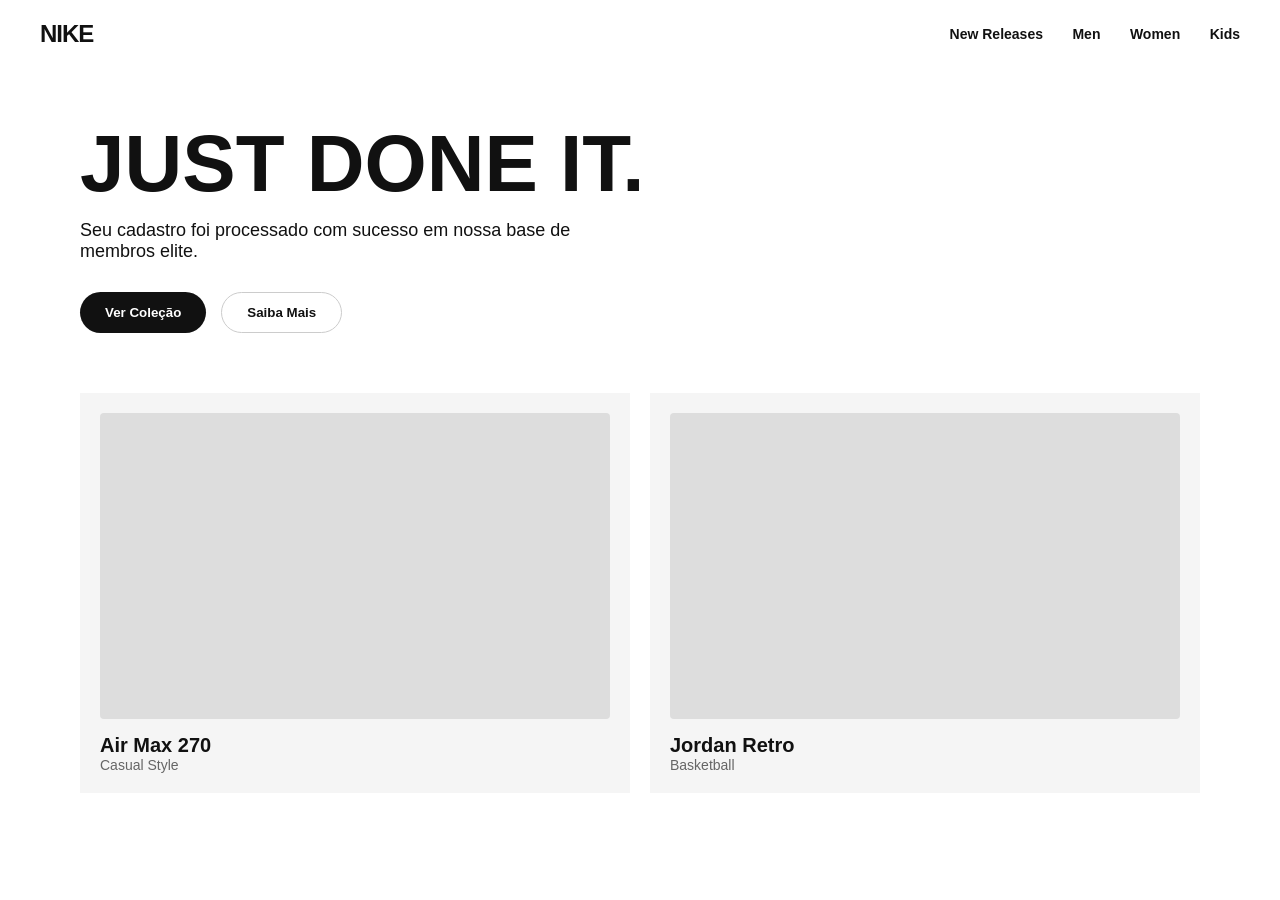
==== sucesso.html @ 31cbd682 "gg" ====
<!DOCTYPE html>
<html lang="pt-br">
<head>
    <meta charset="UTF-8">
    <meta name="viewport" content="width=device-width, initial-scale=1.0">
    <title>Nike - Bem-vindo</title>
    <link rel="stylesheet" href="nike-style.css">
</head>
<body>
    <nav class="navbar">
        <div class="logo">NIKE</div>
        <div class="menu">
            <span>New Releases</span>
            <span>Men</span>
            <span>Women</span>
            <span>Kids</span>
        </div>
    </nav>

    <main class="hero">
        <div class="content">
            <h1>JUST DONE IT.</h1>
            <p>Seu cadastro foi processado com sucesso em nossa base de membros elite.</p>
            <div class="buttons">
                <button class="btn-black">Ver Coleção</button>
                <button class="btn-white">Saiba Mais</button>
            </div>
        </div>
        
        <div class="product-grid">
            <div class="card">
                <div class="img-placeholder"></div>
                <h3>Air Max 270</h3>
                <p>Casual Style</p>
            </div>
            <div class="card">
                <div class="img-placeholder"></div>
                <h3>Jordan Retro</h3>
                <p>Basketball</p>
            </div>
        </div>
    </main>
</body>
</html>
---- nike-style.css ----
* { margin: 0; padding: 0; box-sizing: border-box; font-family: 'Helvetica Neue', Arial, sans-serif; }

body { background-color: #fff; color: #111; }

.navbar {
    display: flex;
    justify-content: space-between;
    padding: 20px 40px;
    align-items: center;
}

.logo { font-size: 24px; font-weight: 900; letter-spacing: -1px; }

.menu span { margin-left: 25px; font-size: 14px; font-weight: 600; cursor: pointer; }

.hero {
    padding: 60px 40px;
    max-width: 1200px;
    margin: 0 auto;
}

.content h1 {
    font-size: 80px;
    font-weight: 900;
    line-height: 0.9;
    margin-bottom: 20px;
}

.content p {
    font-size: 18px;
    max-width: 500px;
    margin-bottom: 30px;
}

.buttons { display: flex; gap: 15px; }

.btn-black {
    background: #111;
    color: #fff;
    padding: 12px 25px;
    border-radius: 30px;
    border: none;
    font-weight: bold;
    cursor: pointer;
}

.btn-white {
    background: #fff;
    color: #111;
    padding: 12px 25px;
    border-radius: 30px;
    border: 1px solid #ccc;
    font-weight: bold;
    cursor: pointer;
}

.product-grid {
    display: grid;
    grid-template-columns: 1fr 1fr;
    gap: 20px;
    margin-top: 60px;
}

.card { background: #f5f5f5; padding: 20px; height: 400px; display: flex; flex-direction: column; justify-content: flex-end; }

.img-placeholder { flex-grow: 1; background: #ddd; margin-bottom: 15px; border-radius: 4px; }

.card h3 { font-size: 20px; }
.card p { color: #666; font-size: 14px; }
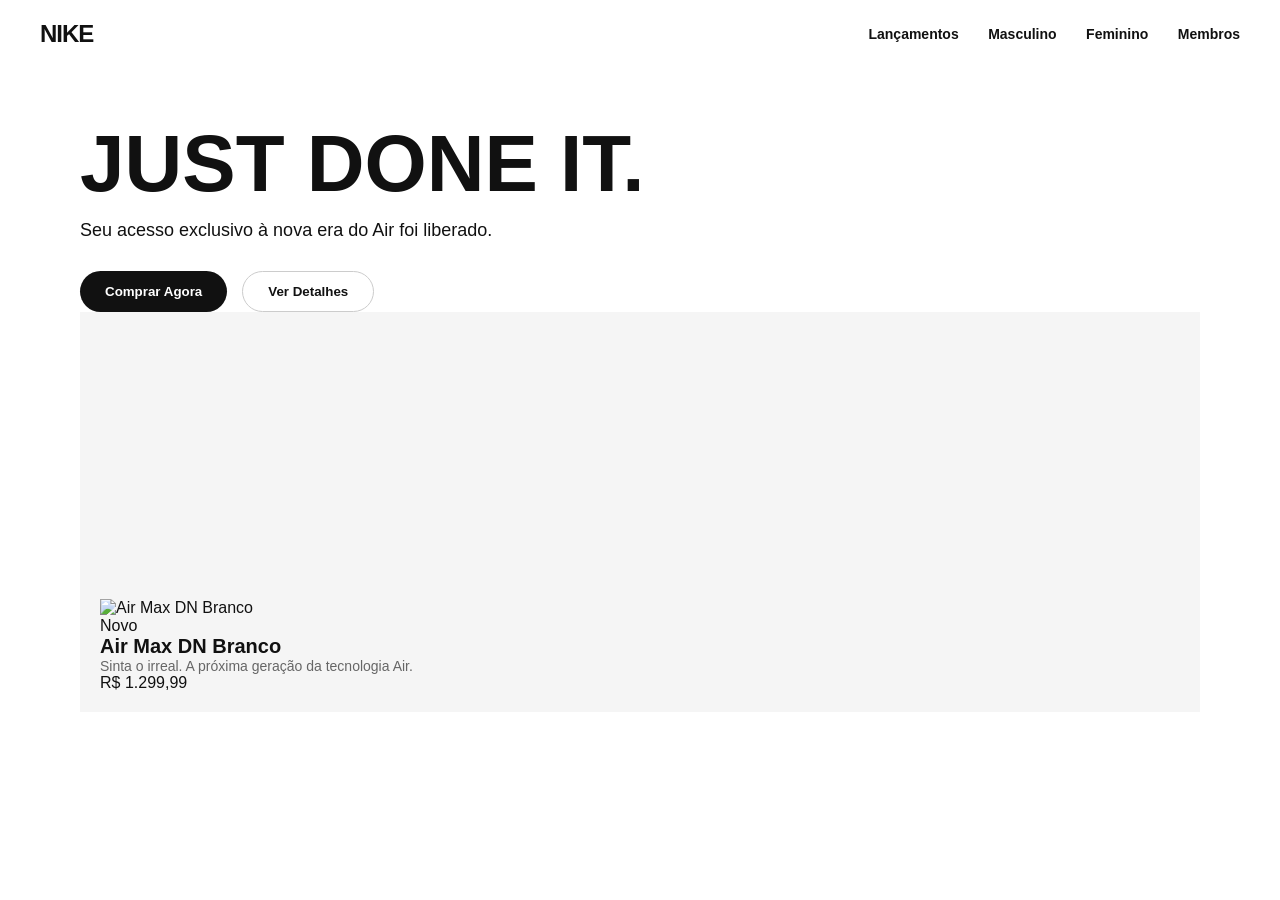
==== commit cb5e0902: "Update sucesso.html" ====
--- a/sucesso.html
+++ b/sucesso.html
@@ -3,42 +3,43 @@
 <head>
     <meta charset="UTF-8">
     <meta name="viewport" content="width=device-width, initial-scale=1.0">
-    <title>Nike - Bem-vindo</title>
+    <title>Nike - Bem-vindo ao Time</title>
     <link rel="stylesheet" href="nike-style.css">
 </head>
 <body>
     <nav class="navbar">
         <div class="logo">NIKE</div>
         <div class="menu">
-            <span>New Releases</span>
-            <span>Men</span>
-            <span>Women</span>
-            <span>Kids</span>
+            <span>Lançamentos</span>
+            <span>Masculino</span>
+            <span>Feminino</span>
+            <span>Membros</span>
         </div>
     </nav>
 
     <main class="hero">
         <div class="content">
             <h1>JUST DONE IT.</h1>
-            <p>Seu cadastro foi processado com sucesso em nossa base de membros elite.</p>
+            <p>Seu acesso exclusivo à nova era do Air foi liberado.</p>
             <div class="buttons">
-                <button class="btn-black">Ver Coleção</button>
-                <button class="btn-white">Saiba Mais</button>
+                <button class="btn-black">Comprar Agora</button>
+                <button class="btn-white">Ver Detalhes</button>
             </div>
         </div>
         
-        <div class="product-grid">
+        <div class="product-showcase">
             <div class="card">
-                <div class="img-placeholder"></div>
-                <h3>Air Max 270</h3>
-                <p>Casual Style</p>
-            </div>
-            <div class="card">
-                <div class="img-placeholder"></div>
-                <h3>Jordan Retro</h3>
-                <p>Basketball</p>
+                <div class="img-container">
+                    <img src="https://imgnike-a.akamaihd.net/768x768/02898351A1.jpg" alt="Air Max DN Branco">
+                </div>
+                <div class="card-info">
+                    <span class="tag">Novo</span>
+                    <h3>Air Max DN Branco</h3>
+                    <p>Sinta o irreal. A próxima geração da tecnologia Air.</p>
+                    <span class="price">R$ 1.299,99</span>
+                </div>
             </div>
         </div>
     </main>
 </body>
-</html>+</html>
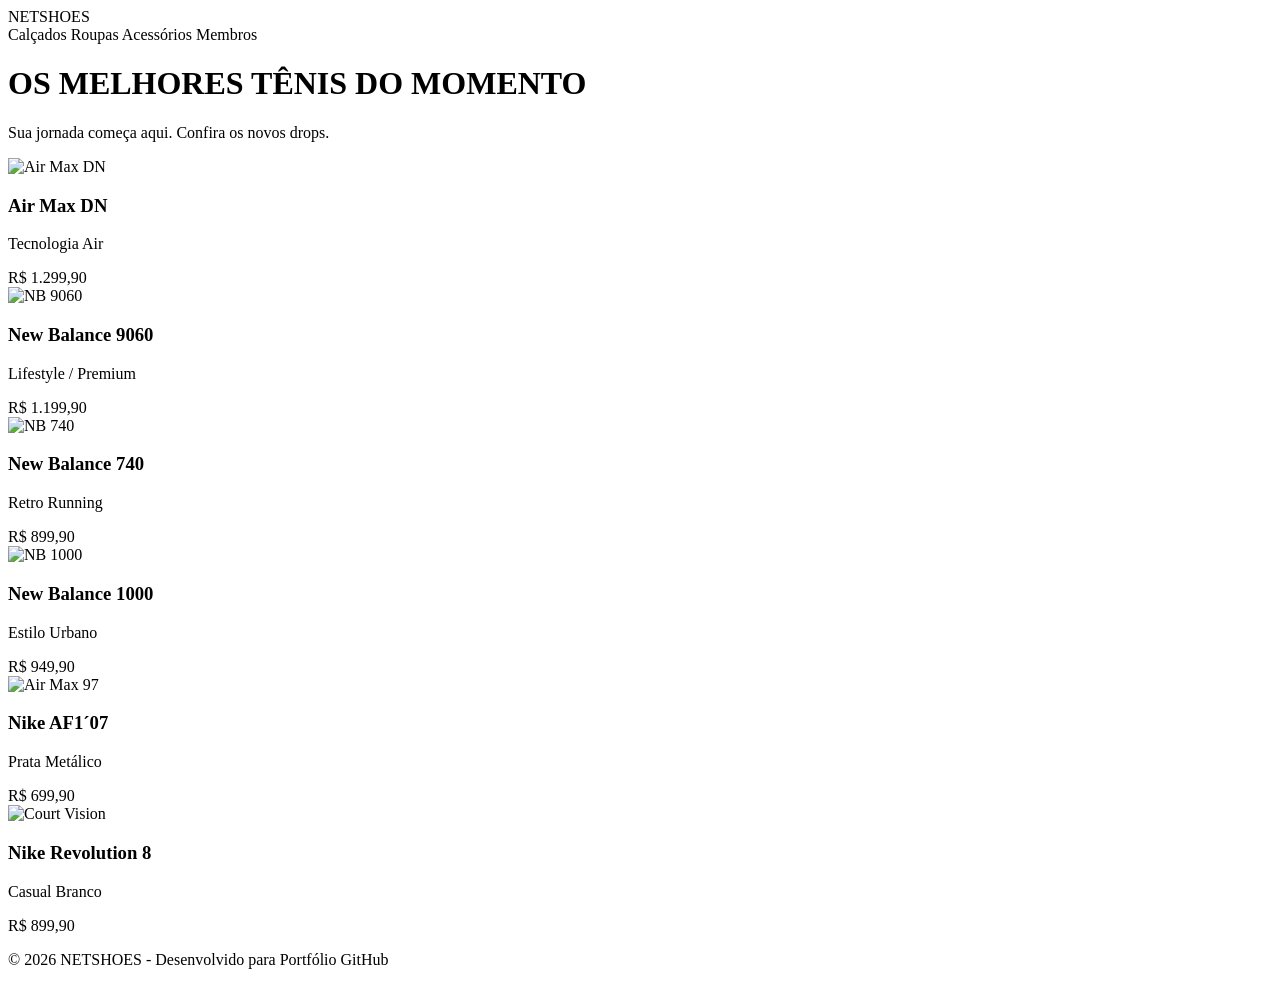
==== commit 5ded7800: "Update sucesso.html" ====
--- a/sucesso.html
+++ b/sucesso.html
@@ -3,43 +3,85 @@
 <head>
     <meta charset="UTF-8">
     <meta name="viewport" content="width=device-width, initial-scale=1.0">
-    <title>Nike - Bem-vindo ao Time</title>
-    <link rel="stylesheet" href="nike-style.css">
+    <title>Netshoes - Lançamentos</title>
+    <link rel="stylesheet" href="netshoes-style.css">
 </head>
 <body>
     <nav class="navbar">
-        <div class="logo">NIKE</div>
+        <div class="logo">NETSHOES</div>
         <div class="menu">
-            <span>Lançamentos</span>
-            <span>Masculino</span>
-            <span>Feminino</span>
+            <span>Calçados</span>
+            <span>Roupas</span>
+            <span>Acessórios</span>
             <span>Membros</span>
         </div>
     </nav>
 
-    <main class="hero">
-        <div class="content">
-            <h1>JUST DONE IT.</h1>
-            <p>Seu acesso exclusivo à nova era do Air foi liberado.</p>
-            <div class="buttons">
-                <button class="btn-black">Comprar Agora</button>
-                <button class="btn-white">Ver Detalhes</button>
-            </div>
-        </div>
+    <main class="content">
+        <header class="section-header">
+            <h1>OS MELHORES TÊNIS DO MOMENTO</h1>
+            <p>Sua jornada começa aqui. Confira os novos drops.</p>
+        </header>
         
-        <div class="product-showcase">
+        <div class="product-grid">
             <div class="card">
                 <div class="img-container">
-                    <img src="https://imgnike-a.akamaihd.net/768x768/02898351A1.jpg" alt="Air Max DN Branco">
+                    <img src="https://imgnike-a.akamaihd.net/768x768/02898351A1.jpg" alt="Air Max DN">
                 </div>
-                <div class="card-info">
-                    <span class="tag">Novo</span>
-                    <h3>Air Max DN Branco</h3>
-                    <p>Sinta o irreal. A próxima geração da tecnologia Air.</p>
-                    <span class="price">R$ 1.299,99</span>
+                <h3>Air Max DN</h3>
+                <p>Tecnologia Air</p>
+                <span class="price">R$ 1.299,90</span>
+            </div>
+
+            <div class="card">
+                <div class="img-container">
+                    <img src="https://newbrasil.vtexassets.com/arquivos/ids/201024/U906079E_2.jpg?v=639070169370200000" alt="NB 9060">
                 </div>
+                <h3>New Balance 9060</h3>
+                <p>Lifestyle / Premium</p>
+                <span class="price">R$ 1.199,90</span>
+            </div>
+
+            <div class="card">
+                <div class="img-container">
+                    <img src="https://newbrasil.vtexassets.com/arquivos/ids/196783/U740_U740ST2.jpg?v=639046864137930000" alt="NB 740">
+                </div>
+                <h3>New Balance 740</h3>
+                <p>Retro Running</p>
+                <span class="price">R$ 899,90</span>
+            </div>
+
+            <div class="card">
+                <div class="img-container">
+                    <img src="https://newbrasil.vtexassets.com/arquivos/ids/203835/U10004WR_2%20-1-.jpg?v=639081396542070000" alt="NB 1000">
+                </div>
+                <h3>New Balance 1000</h3>
+                <p>Estilo Urbano</p>
+                <span class="price">R$ 949,90</span>
+            </div>
+
+            <div class="card">
+                <div class="img-container">
+                    <img src="https://imgnike-a.akamaihd.net/768x768/01113751A2.jpg" alt="Air Max 97">
+                </div>
+                <h3>Nike AF1´07</h3>
+                <p>Prata Metálico</p>
+                <span class="price">R$ 699,90</span>
+            </div>
+
+            <div class="card">
+                <div class="img-container">
+                    <img src="https://imgnike-a.akamaihd.net/768x768/058889IFA2.jpg" alt="Court Vision">
+                </div>
+                <h3>Nike Revolution 8</h3>
+                <p>Casual Branco</p>
+                <span class="price">R$ 899,90</span>
             </div>
         </div>
     </main>
+
+    <footer class="footer">
+        <p>&copy; 2026 NETSHOES - Desenvolvido para Portfólio GitHub</p>
+    </footer>
 </body>
 </html>
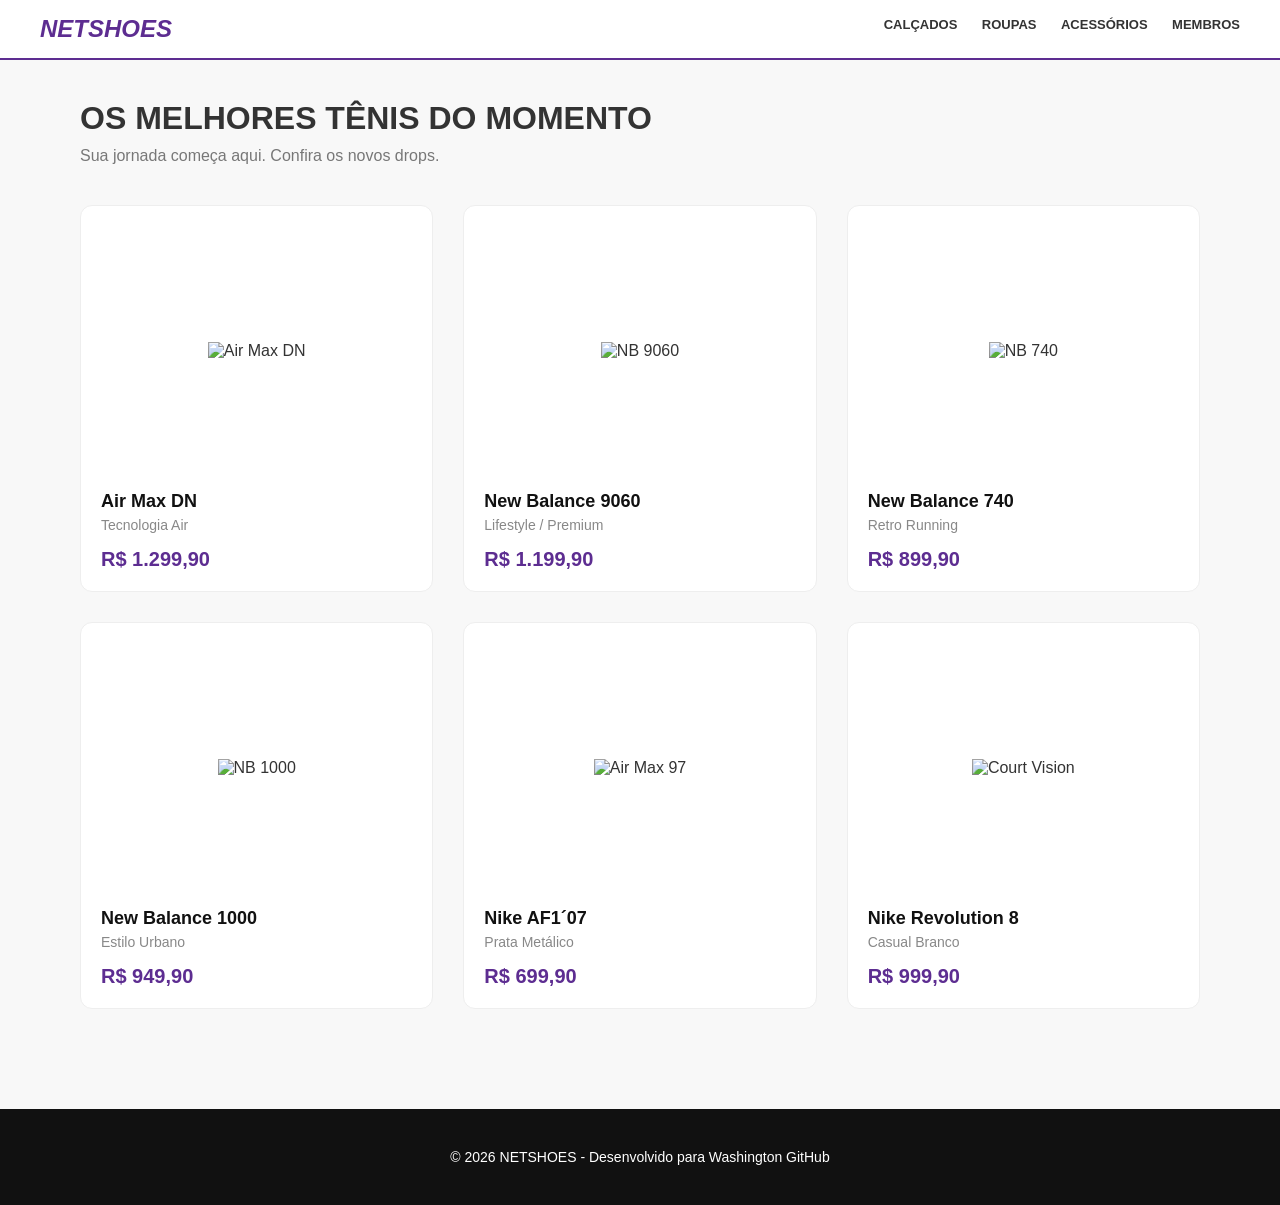
==== commit 31a0ed20: "Update sucesso.html" ====
--- a/sucesso.html
+++ b/sucesso.html
@@ -75,13 +75,13 @@
                 </div>
                 <h3>Nike Revolution 8</h3>
                 <p>Casual Branco</p>
-                <span class="price">R$ 899,90</span>
+                <span class="price">R$ 999,90</span>
             </div>
         </div>
     </main>
 
     <footer class="footer">
-        <p>&copy; 2026 NETSHOES - Desenvolvido para Portfólio GitHub</p>
+        <p>&copy; 2026 NETSHOES - Desenvolvido para Washington GitHub</p>
     </footer>
 </body>
 </html>
--- a/netshoes-style.css
+++ b/netshoes-style.css
@@ -0,0 +1,84 @@
+* { margin: 0; padding: 0; box-sizing: border-box; font-family: 'Helvetica Neue', Arial, sans-serif; }
+
+:root {
+    --purple: #5d2d91;
+    --light-bg: #f8f8f8;
+}
+
+body { background-color: var(--light-bg); color: #333; }
+
+/* Navbar */
+.navbar {
+    display: flex;
+    justify-content: space-between;
+    padding: 15px 40px;
+    background: #fff;
+    border-bottom: 2px solid var(--purple);
+    position: sticky;
+    top: 0;
+    z-index: 100;
+}
+
+.logo { color: var(--purple); font-size: 24px; font-weight: 900; font-style: italic; }
+
+.menu span { margin-left: 20px; font-weight: 700; font-size: 13px; text-transform: uppercase; cursor: pointer; }
+
+/* Vitrine */
+.content { padding: 40px; max-width: 1200px; margin: 0 auto; }
+
+.section-header { margin-bottom: 40px; text-align: left; }
+.section-header h1 { font-size: 32px; font-weight: 900; margin-bottom: 10px; }
+.section-header p { color: #777; font-size: 16px; }
+
+/* Grid de Produtos */
+.product-grid {
+    display: grid;
+    grid-template-columns: repeat(auto-fill, minmax(280px, 1fr));
+    gap: 30px;
+}
+
+.card {
+    background: #fff;
+    padding: 20px;
+    border-radius: 12px;
+    transition: all 0.3s ease;
+    border: 1px solid #eee;
+    display: flex;
+    flex-direction: column;
+}
+
+.card:hover {
+    transform: translateY(-10px);
+    box-shadow: 0 20px 40px rgba(0,0,0,0.1);
+}
+
+.img-container {
+    width: 100%;
+    height: 250px;
+    display: flex;
+    align-items: center;
+    justify-content: center;
+    overflow: hidden;
+    margin-bottom: 15px;
+}
+
+.img-container img {
+    max-width: 100%;
+    max-height: 100%;
+    object-fit: contain;
+    transition: 0.3s;
+}
+
+.card h3 { font-size: 18px; color: #111; margin-bottom: 5px; }
+.card p { font-size: 14px; color: #888; margin-bottom: 15px; flex-grow: 1; }
+.price { color: var(--purple); font-weight: 900; font-size: 20px; }
+
+/* Footer */
+.footer {
+    text-align: center;
+    padding: 40px;
+    background: #111;
+    color: #fff;
+    margin-top: 60px;
+    font-size: 14px;
+}
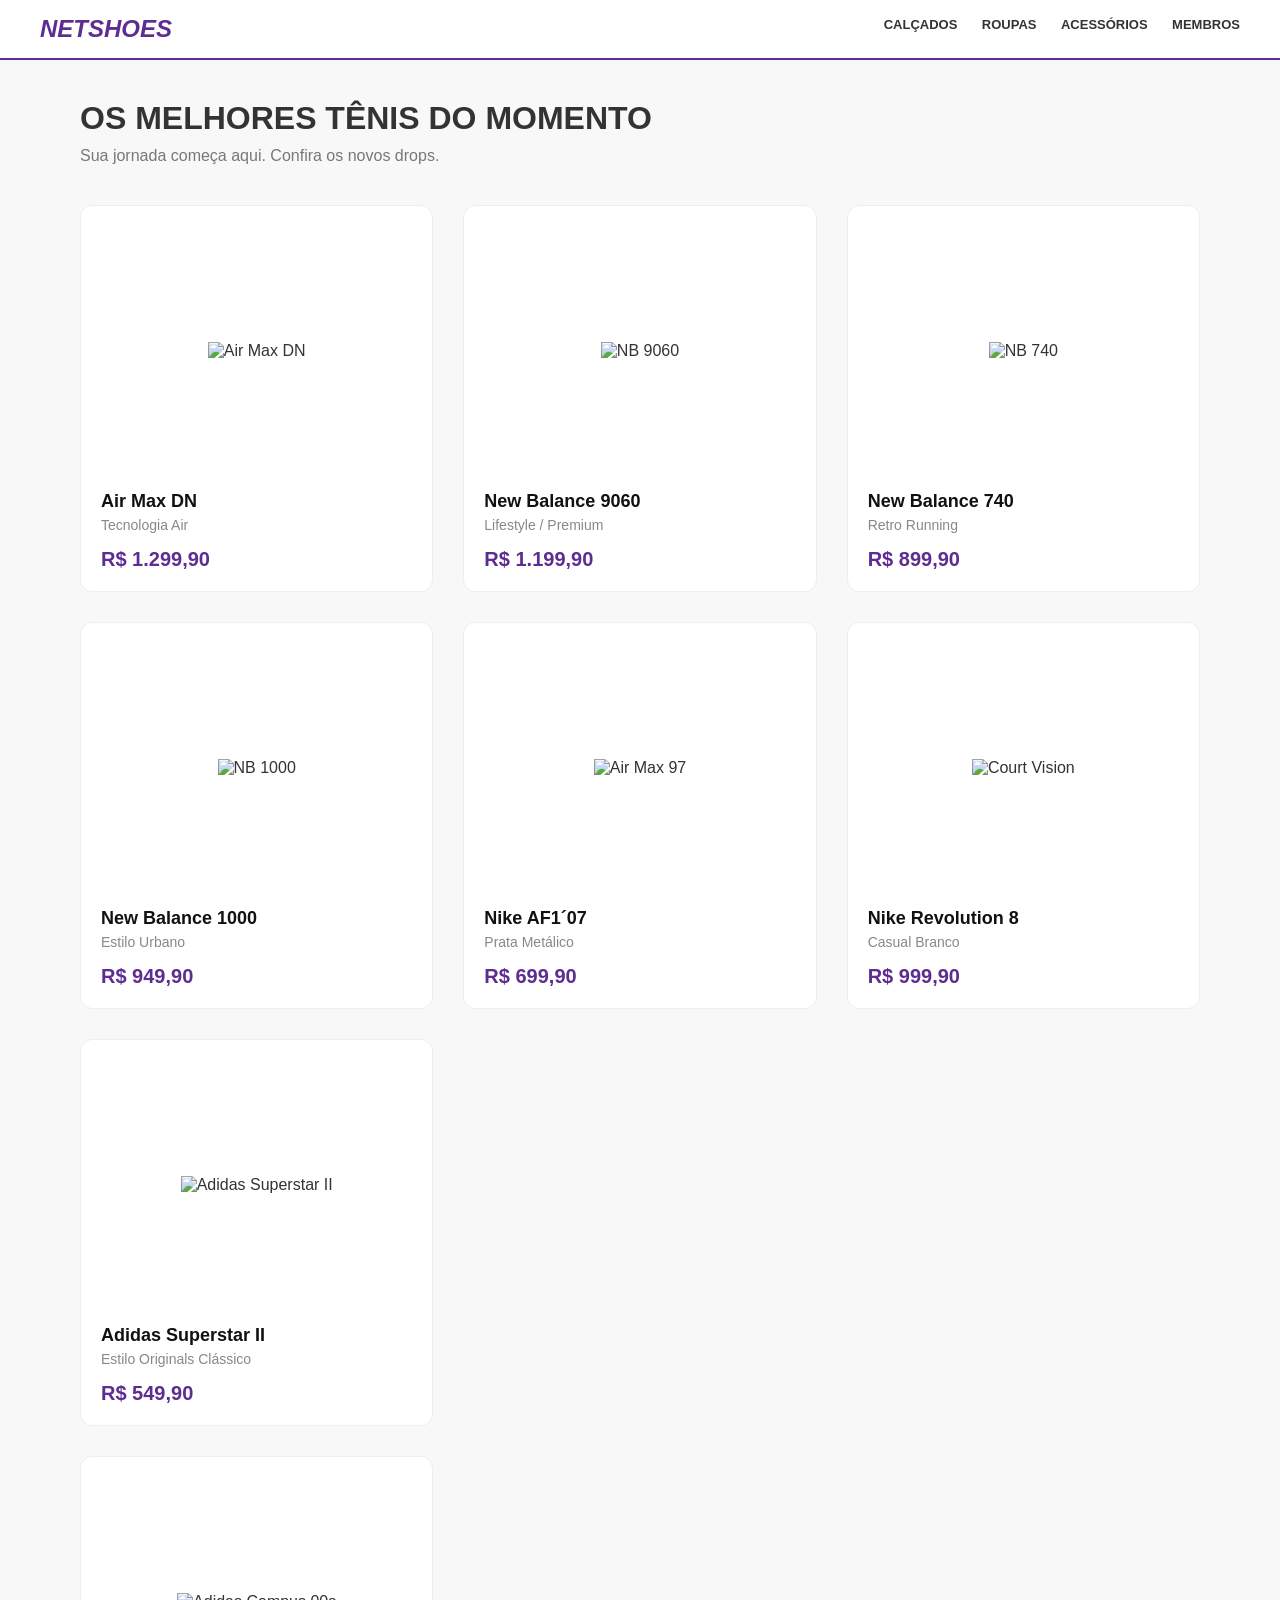
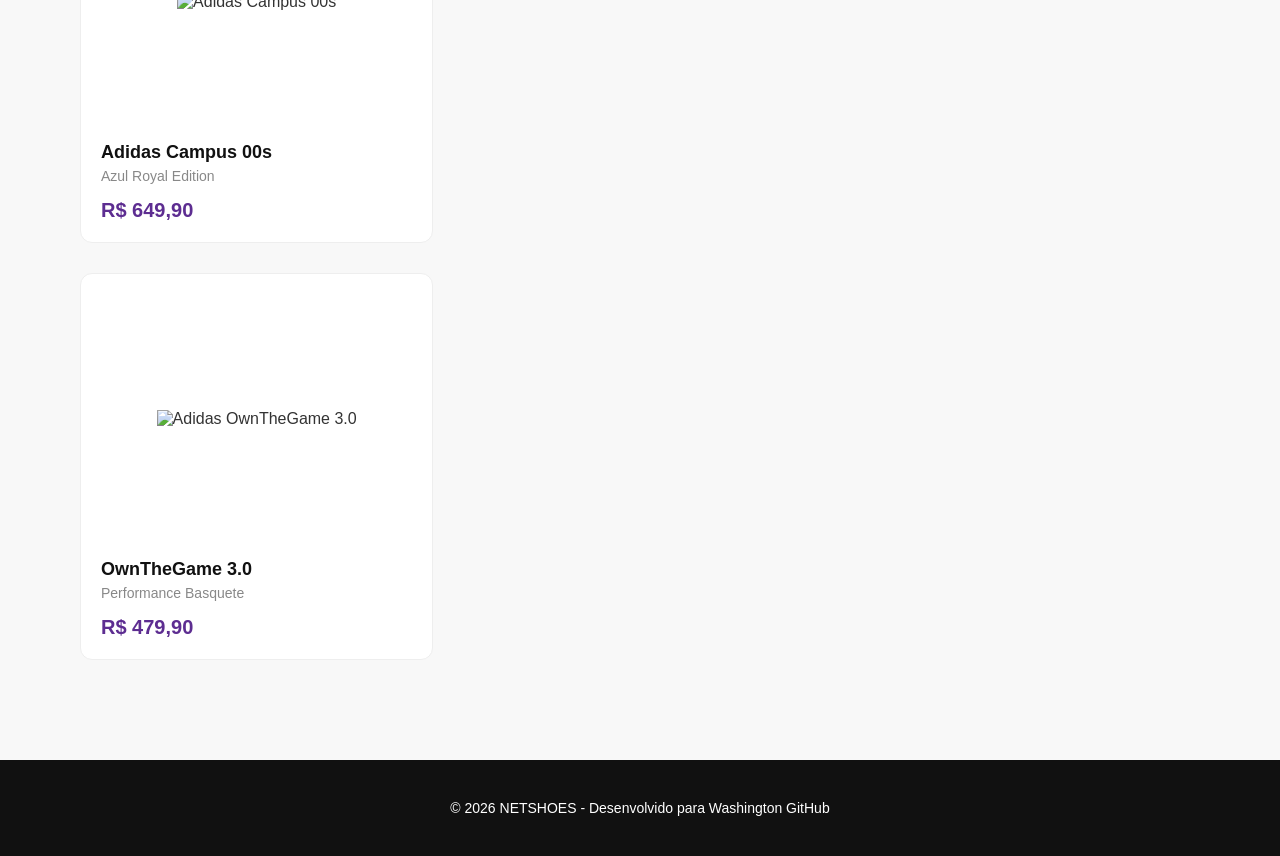
==== commit 8d46ae33: "Update sucesso.html" ====
--- a/sucesso.html
+++ b/sucesso.html
@@ -77,6 +77,34 @@
                 <p>Casual Branco</p>
                 <span class="price">R$ 999,90</span>
             </div>
+
+            <div class="product-grid">
+            <div class="card">
+                <div class="img-container">
+                    <img src="https://assets.adidas.com/images/h_2000,f_auto,q_auto,fl_lossy,c_fill,g_auto/3b8078fba9ab48f7a46e50ed4f222f98_9366/Tenis_Superstar_II_Preto_JK4970_01_00_standard.jpg" alt="Adidas Superstar II">
+                </div>
+                <h3>Adidas Superstar II</h3>
+                <p>Estilo Originals Clássico</p>
+                <span class="price">R$ 549,90</span>
+            </div>
+
+            <div class="card">
+                <div class="img-container">
+                    <img src="https://assets.adidas.com/images/h_2000,f_auto,q_auto,fl_lossy,c_fill,g_auto/021c1f46a7a5427e964576790cce1fe0_9366/CAMPUS_00s_Azul_HP7081_01_00_standard.jpg" alt="Adidas Campus 00s">
+                </div>
+                <h3>Adidas Campus 00s</h3>
+                <p>Azul Royal Edition</p>
+                <span class="price">R$ 649,90</span>
+            </div>
+
+            <div class="card">
+                <div class="img-container">
+                    <img src="https://assets.adidas.com/images/h_2000,f_auto,q_auto,fl_lossy,c_fill,g_auto/a95bc39463334d41802d47878435ba95_9366/Tenis_OwnTheGame_3.0_Preto_JR6673_01_00_standard.jpg" alt="Adidas OwnTheGame 3.0">
+                </div>
+                <h3>OwnTheGame 3.0</h3>
+                <p>Performance Basquete</p>
+                <span class="price">R$ 479,90</span>
+            </div>
         </div>
     </main>
 
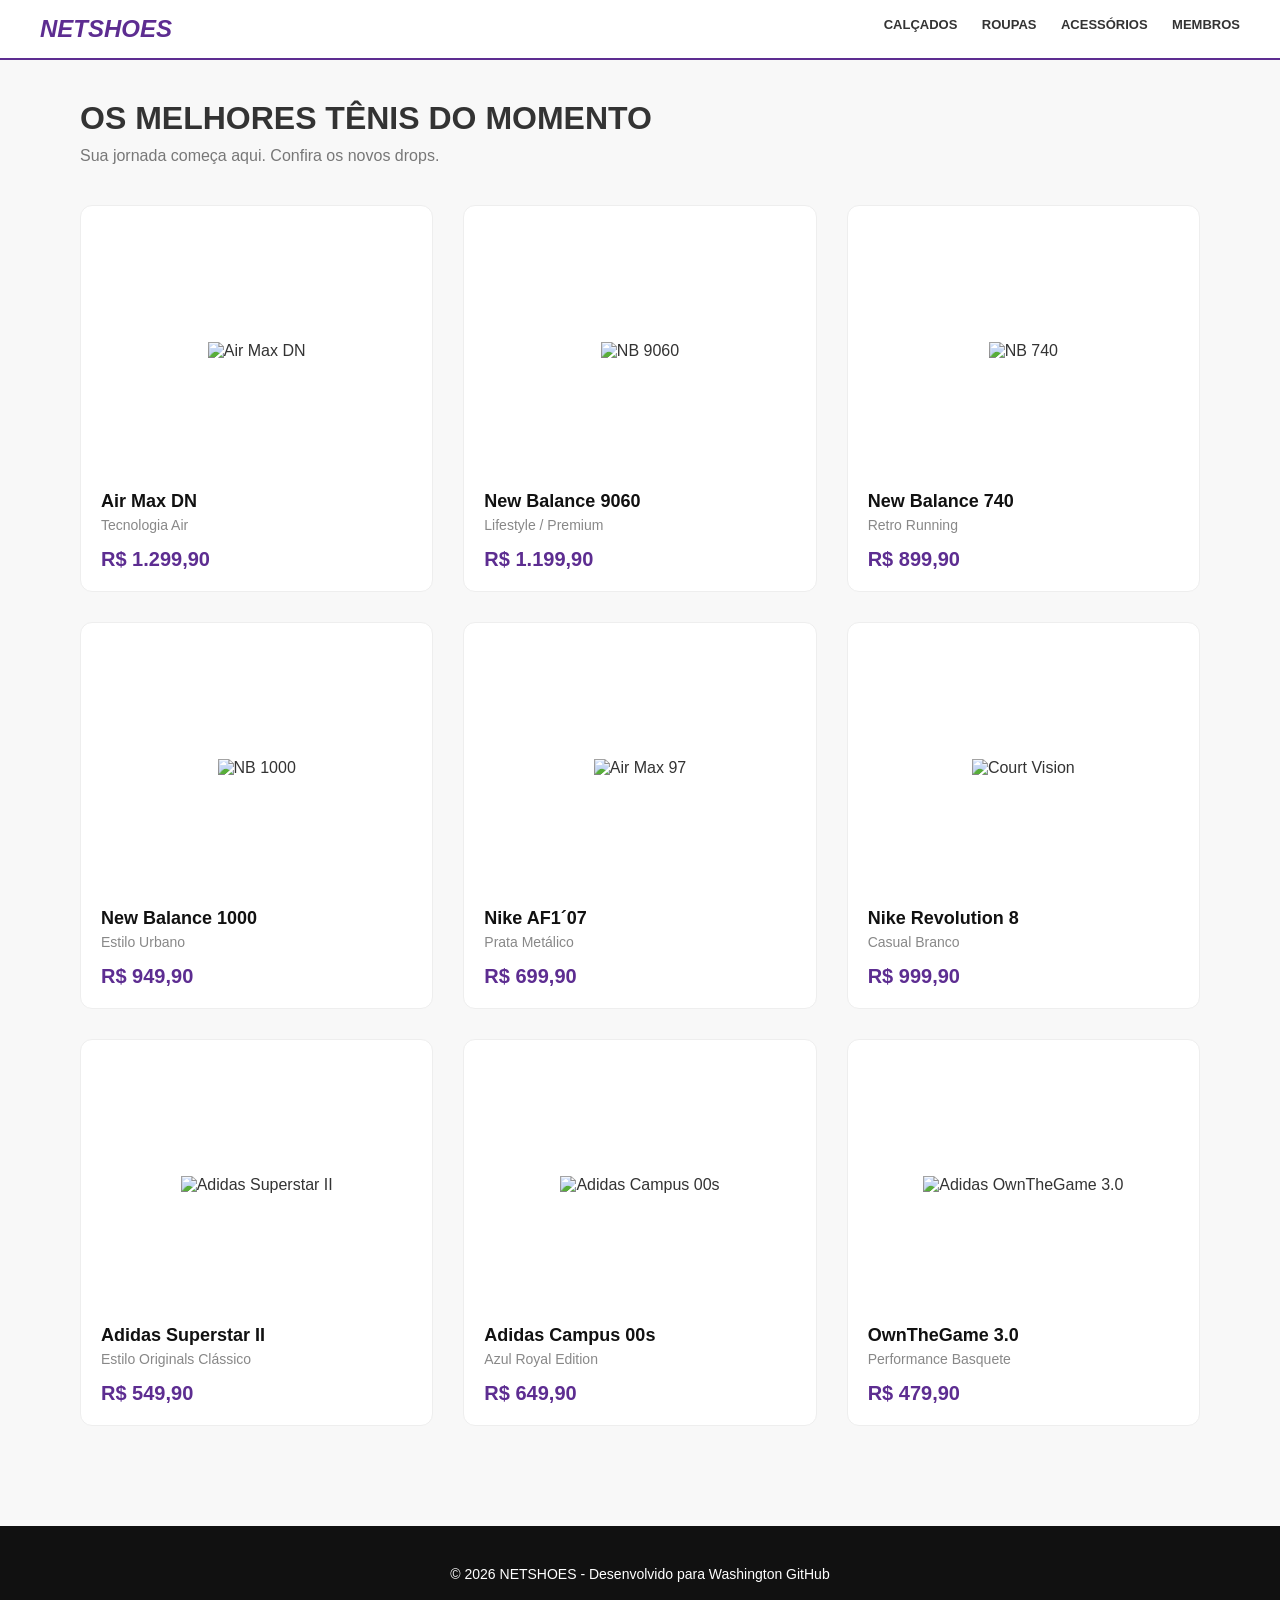
==== commit e8798610: "Update sucesso.html" ====
--- a/sucesso.html
+++ b/sucesso.html
@@ -78,7 +78,6 @@
                 <span class="price">R$ 999,90</span>
             </div>
 
-            <div class="product-grid">
             <div class="card">
                 <div class="img-container">
                     <img src="https://assets.adidas.com/images/h_2000,f_auto,q_auto,fl_lossy,c_fill,g_auto/3b8078fba9ab48f7a46e50ed4f222f98_9366/Tenis_Superstar_II_Preto_JK4970_01_00_standard.jpg" alt="Adidas Superstar II">
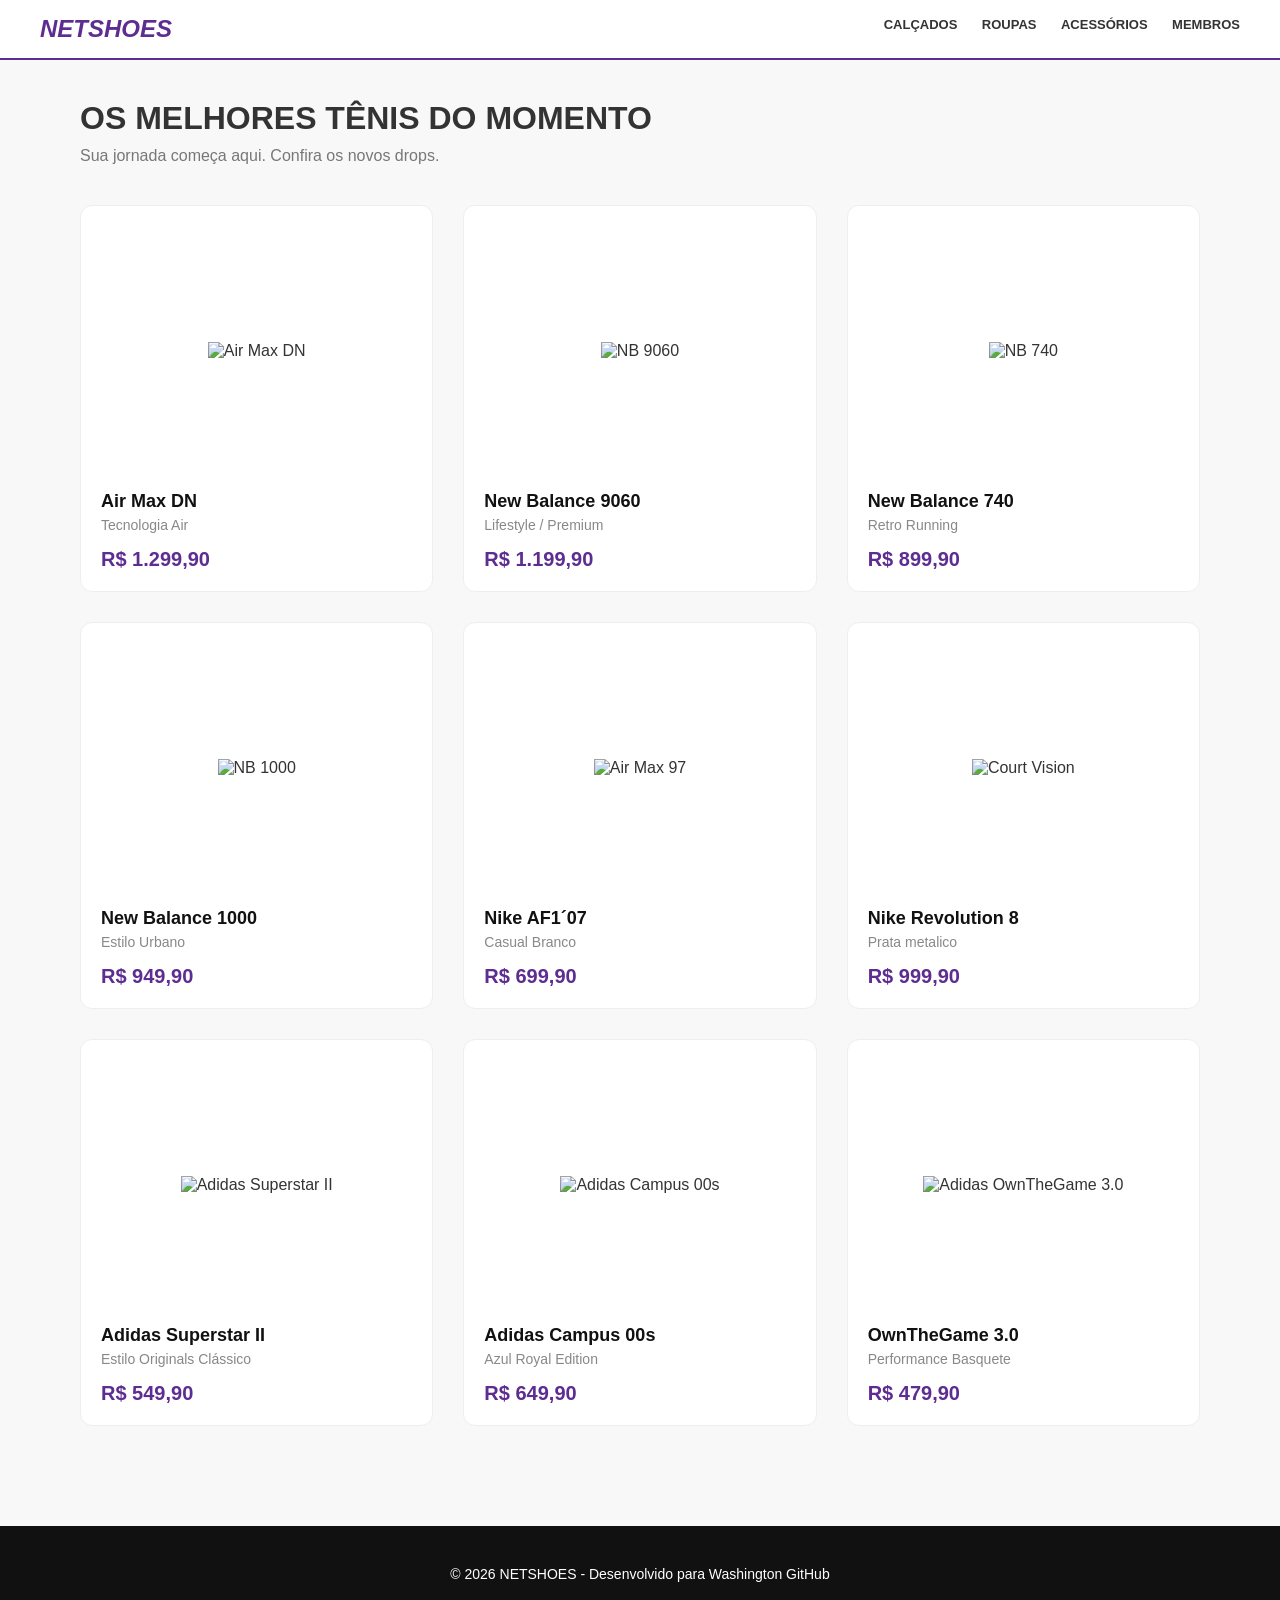
==== commit 8ca32902: "Update sucesso.html" ====
--- a/sucesso.html
+++ b/sucesso.html
@@ -65,7 +65,7 @@
                     <img src="https://imgnike-a.akamaihd.net/768x768/01113751A2.jpg" alt="Air Max 97">
                 </div>
                 <h3>Nike AF1´07</h3>
-                <p>Prata Metálico</p>
+                <p>Casual Branco</p>
                 <span class="price">R$ 699,90</span>
             </div>
 
@@ -74,7 +74,7 @@
                     <img src="https://imgnike-a.akamaihd.net/768x768/058889IFA2.jpg" alt="Court Vision">
                 </div>
                 <h3>Nike Revolution 8</h3>
-                <p>Casual Branco</p>
+                <p>Prata metalico</p>
                 <span class="price">R$ 999,90</span>
             </div>
 
